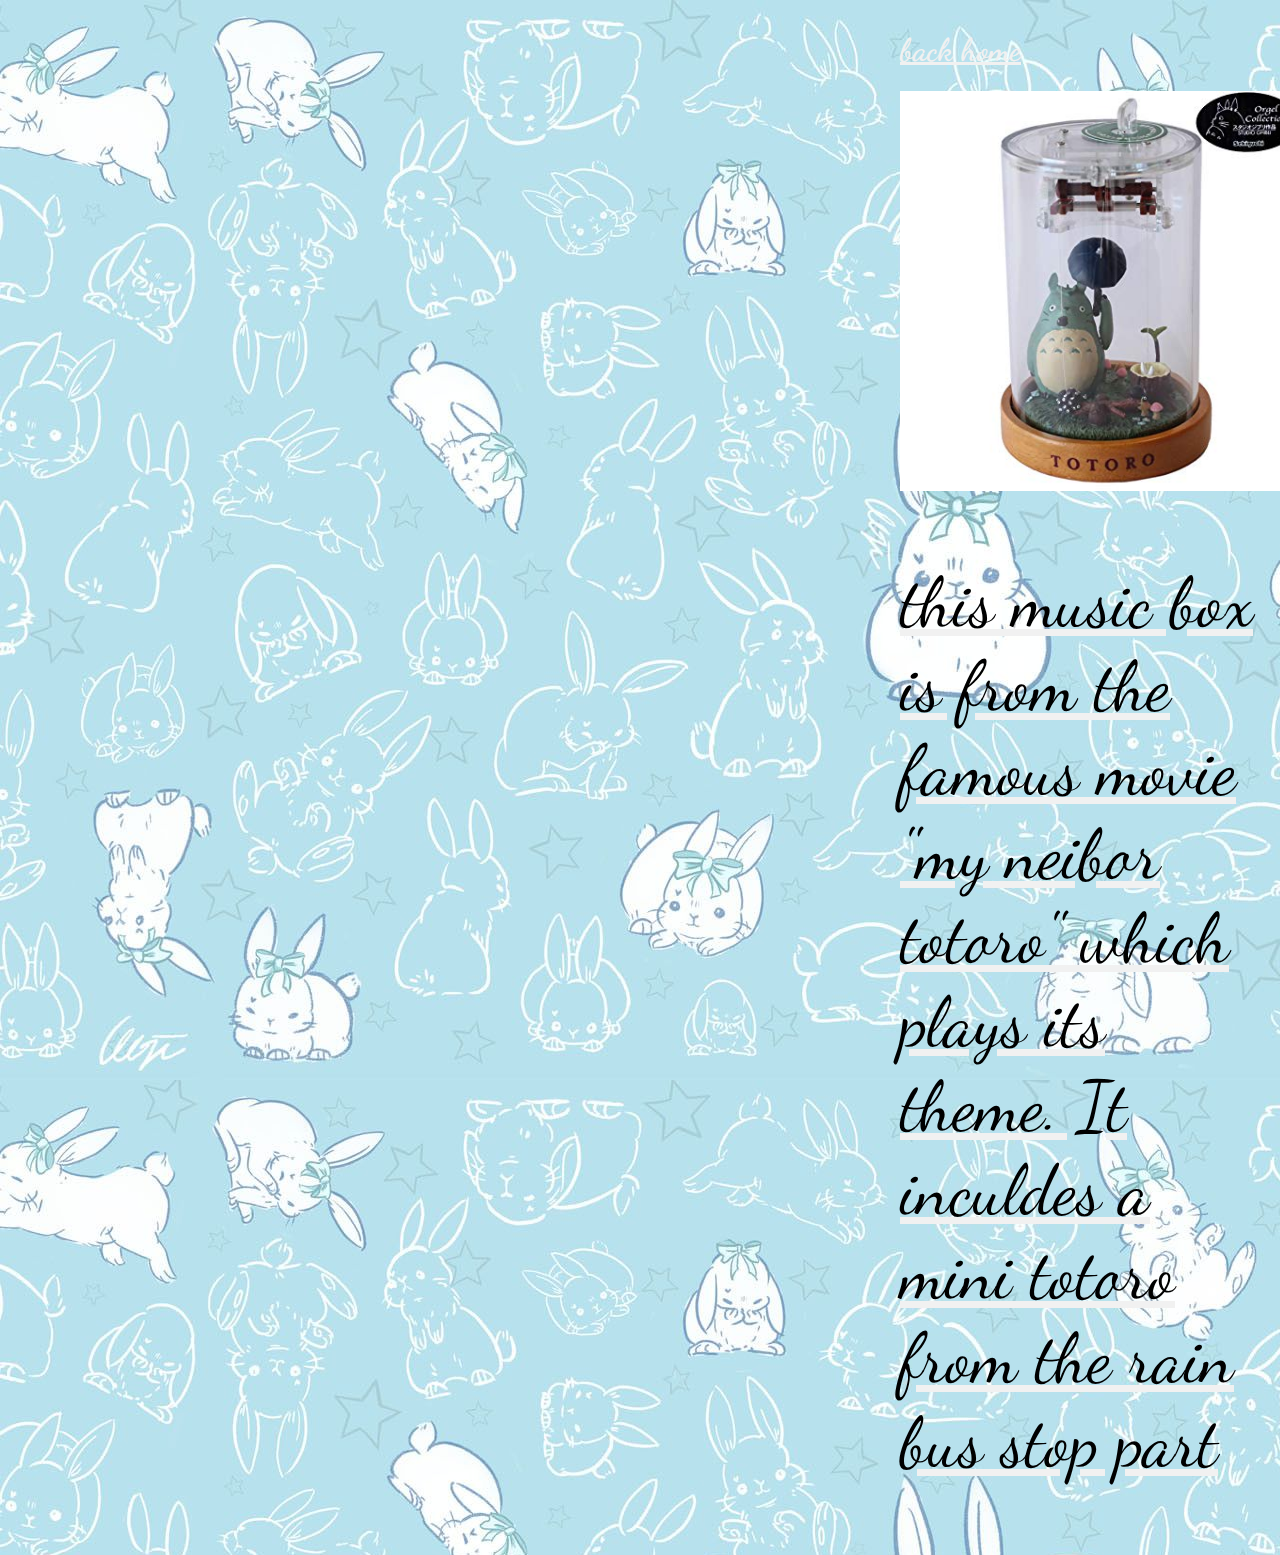
==== more.html @ a5de90a9 "Add files via upload" ====
<a href="index.html" class="lol"><h1> back home </h1>
  <link rel="stylesheet" type+ href="css/style.css">
  <link href="https://fonts.googleapis.com/css?family=Dancing+Script&display=swap" rel="stylesheet">
<!DOCTYPE html>
<html lang="en" dir="ltr">
  <head>
    <meta charset="utf-8">
    <title></title>
  </head>
  <body style="background-image: url('img/back.jpg')">
  <img class="meme" src="img/box.jpg" alt="box" height="400"/>
  <p class="mark">this music box is from the famous movie "my neibor totoro" which plays its theme. It inculdes
    a mini totoro from the rain bus stop part</p>


  </body>
</html>
---- css/style.css ----
.joe{
  font-size:90px;
  color:rgb(0, 0, 0);
  font-family: 'Lobster', cursive;
  text-align:center;
}
.center{
  display: block;
  position: absolute;top:400px;left:600px;
}
.kev{
  border-color: rgb(135, 143, 201);
  position: absolute;top:200px;left:700px;
}
.kay{
  font-size:90px;
  color:rgb(140, 89, 235);
  font-family: 'Lobster', cursive;
  text-align:center;
}
.well{
  font-size:50px;
  color:rgb(255, 255, 255);
  font-family: 'Indie Flower', cursive;
    text-align:center;
}
.lol{
  color: rgb(241, 241, 241);
  font-family: 'Dancing Script', cursive;
    position: absolute;top:10px;left:900px;
}
.meme{
  top:100px;left:500px;
}
.mark{
  font-size:70px;
  color:rgb(0, 0, 0);
  top:300px;
  left:500px;
  width: 90%;
}
.ok{
  font-size:90px;
  color:rgb(140, 89, 235);
  font-family: 'Lobster', cursive;
  text-align:center;
}
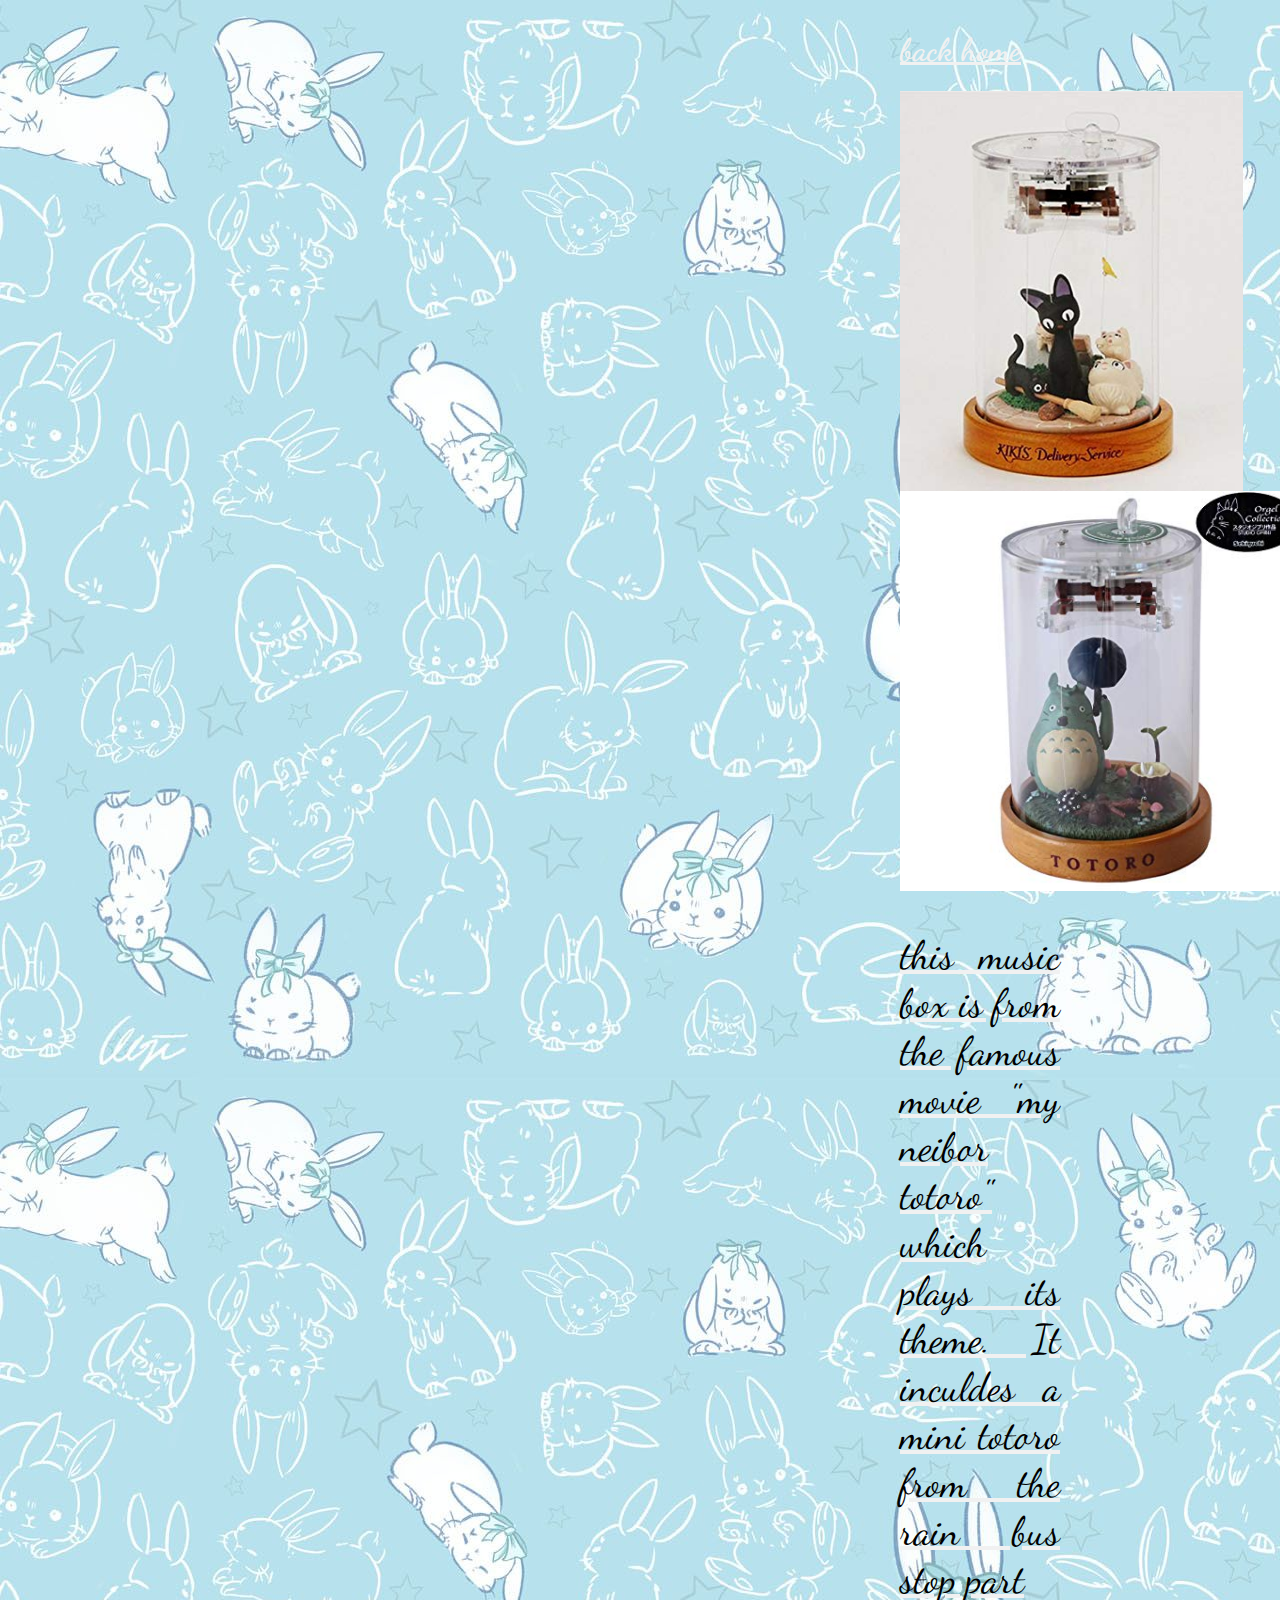
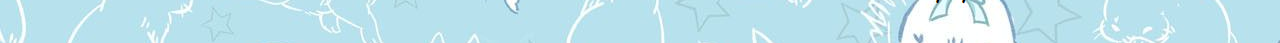
==== commit f78f77a8: "Add files via upload" ====
--- a/more.html
+++ b/more.html
@@ -8,9 +8,13 @@
     <title></title>
   </head>
   <body style="background-image: url('img/back.jpg')">
+    <img src="img/cat.jpg" alt="cat" height="400px" align=left class="center">
   <img class="meme" src="img/box.jpg" alt="box" height="400"/>
-  <p class="mark">this music box is from the famous movie "my neibor totoro" which plays its theme. It inculdes
+  <p class="mark" align=justify>this music box is from the famous movie "my neibor totoro" which plays its theme. It inculdes
     a mini totoro from the rain bus stop part</p>
+
+
+
 
 
   </body>
--- a/css/style.css
+++ b/css/style.css
@@ -2,15 +2,15 @@
   font-size:90px;
   color:rgb(0, 0, 0);
   font-family: 'Lobster', cursive;
-  text-align:center;
+position: absolute;top:10px;left:600px;
 }
 .center{
-  display: block;
-  position: absolute;top:400px;left:600px;
+
+  top:100px;left:400px;
 }
 .kev{
   border-color: rgb(135, 143, 201);
-  position: absolute;top:200px;left:700px;
+  position: absolute;top:400px;left:690px;
 }
 .kay{
   font-size:90px;
@@ -33,11 +33,11 @@
   top:100px;left:500px;
 }
 .mark{
-  font-size:70px;
+  font-size:40px;
   color:rgb(0, 0, 0);
   top:300px;
-  left:500px;
-  width: 90%;
+  left:50px;
+  width: 40%;
 }
 .ok{
   font-size:90px;
@@ -45,3 +45,19 @@
   font-family: 'Lobster', cursive;
   text-align:center;
 }
+.ha{
+  width:100%
+}
+.okie{
+    font-family: 'Lobster', cursive;
+  position: absolute;top:70px;left:1300px;
+}
+.mah{
+    font-family: 'Lobster', cursive;
+    position: absolute;top:70px;left:90px;
+}
+.hm{
+  marquee scrollamount="10"
+direction="left"
+behavior="scroll"
+}
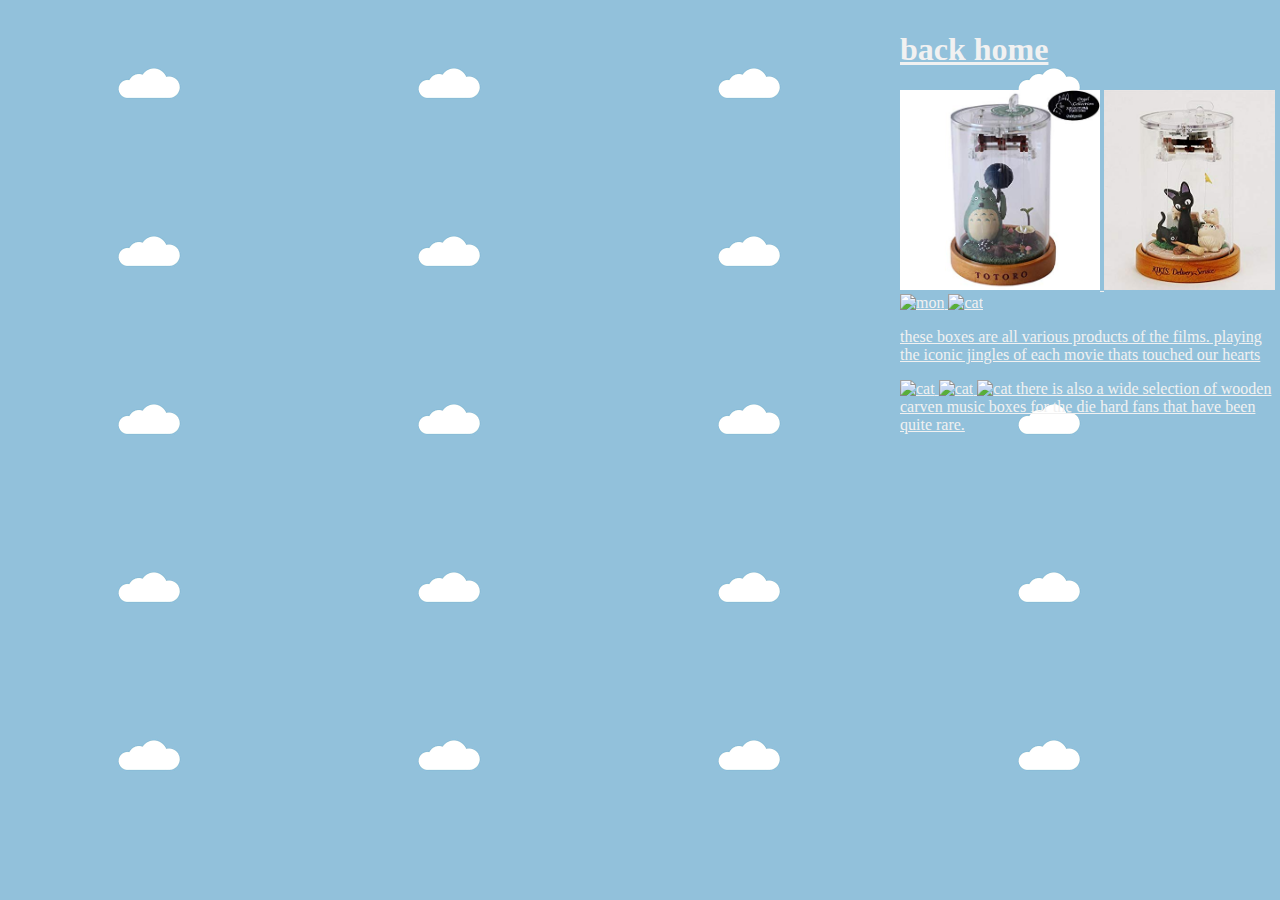
==== commit 0819e8a9: "Add files via upload" ====
--- a/more.html
+++ b/more.html
@@ -1,21 +1,21 @@
-<a href="index.html" class="lol"><h1> back home </h1>
-  <link rel="stylesheet" type+ href="css/style.css">
-  <link href="https://fonts.googleapis.com/css?family=Dancing+Script&display=swap" rel="stylesheet">
+
 <!DOCTYPE html>
 <html lang="en" dir="ltr">
+<a href="index.html" class="lol"><h1> back home </h1>
+  <link class="dies" rel="stylesheet" type+ href="css/style.css">
   <head>
     <meta charset="utf-8">
     <title></title>
   </head>
-  <body style="background-image: url('img/back.jpg')">
-    <img src="img/cat.jpg" alt="cat" height="400px" align=left class="center">
-  <img class="meme" src="img/box.jpg" alt="box" height="400"/>
-  <p class="mark" align=justify>this music box is from the famous movie "my neibor totoro" which plays its theme. It inculdes
-    a mini totoro from the rain bus stop part</p>
-
-
-
-
-
+  <body style="background-image: url('[data-uri]')">
+    <img src="img/box.jpg" alt="box" height="200" />
+      <img src="img/cat.jpg" alt="cat" height="200" />
+      <img src="img/mon.jpg" alt="mon" height="200" />
+      <img src="img/me.jpg" alt="cat" height="200" />
+      <p> these boxes are all various products of the films. playing the iconic jingles of each movie thats touched our hearts</P>
+        <img src="img/mo.jpg" alt="cat" height="200" />
+            <img src="img/op.jpg" alt="cat" height="200" />
+                <img src="img/ow.jpg" alt="cat" height="200" />
+                <p1>there is also a wide selection of wooden carven music boxes for the die hard fans that have been quite rare.</p1>
   </body>
 </html>
